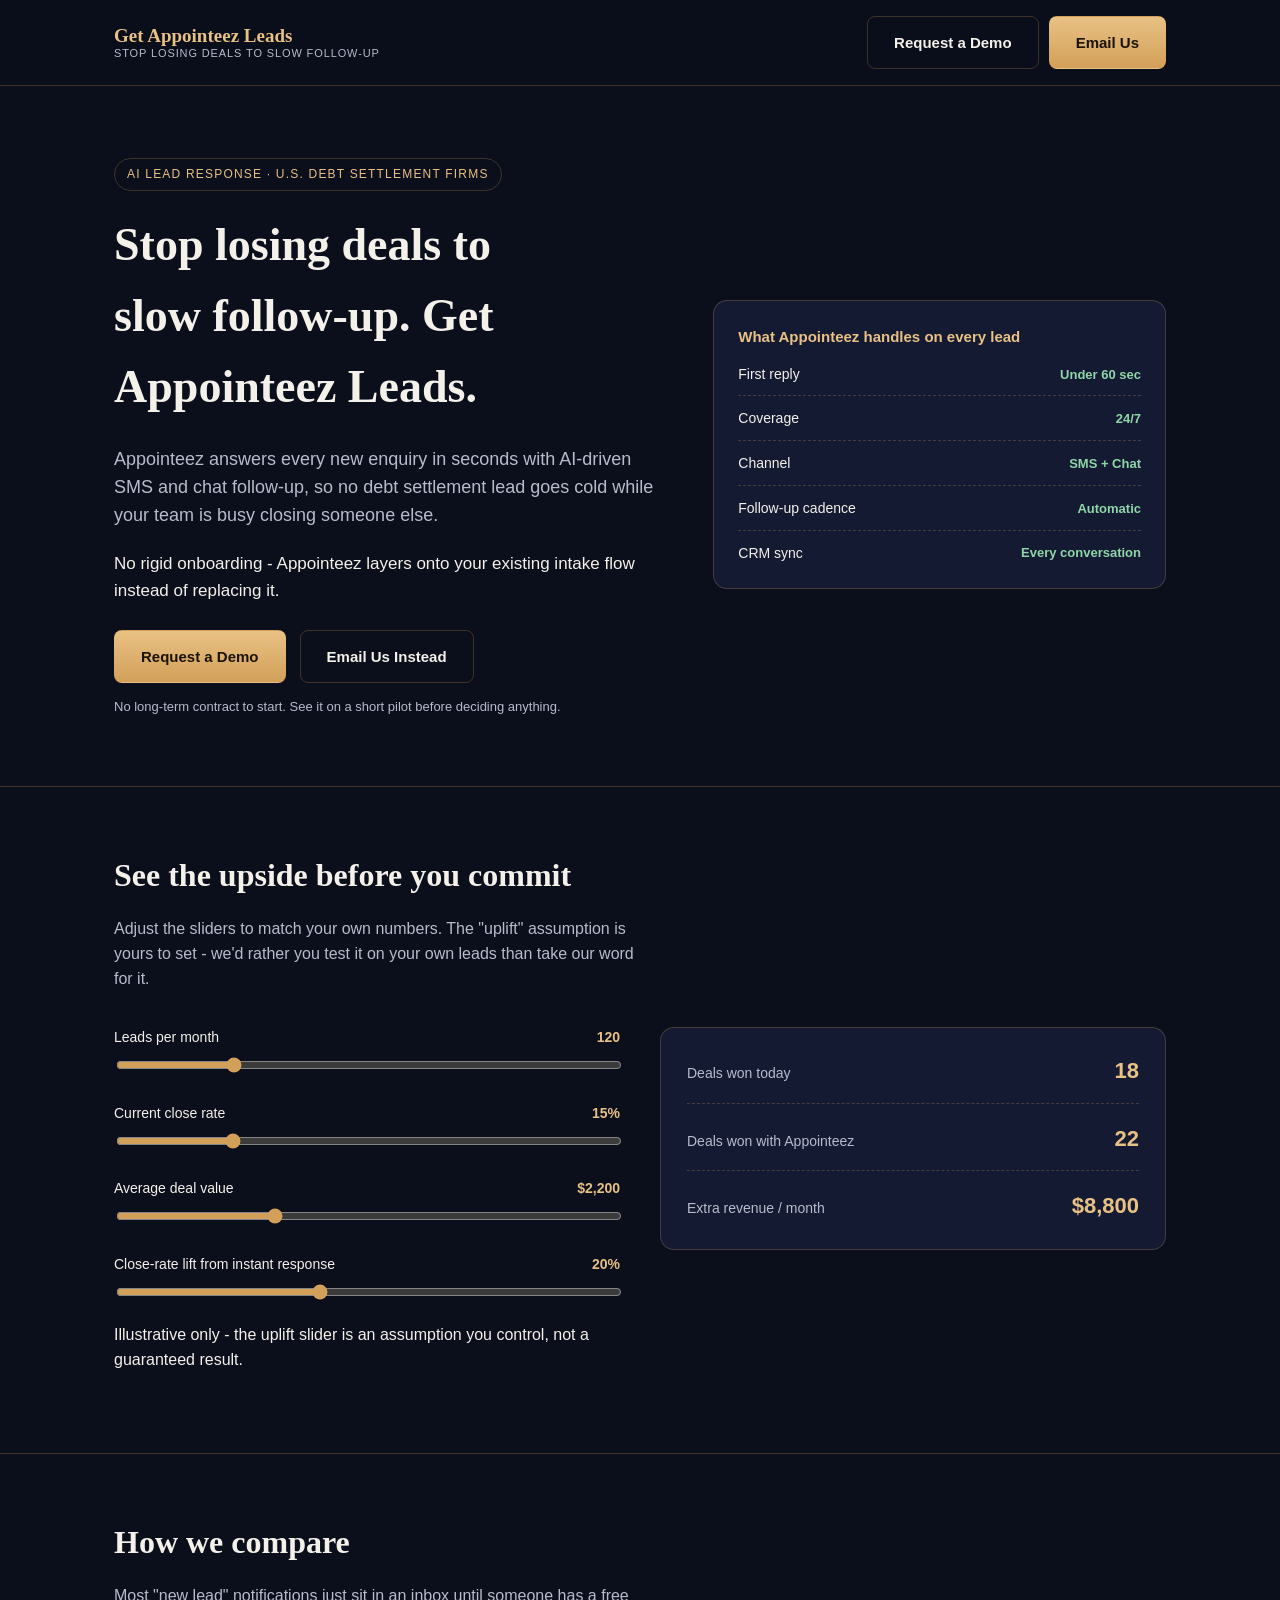
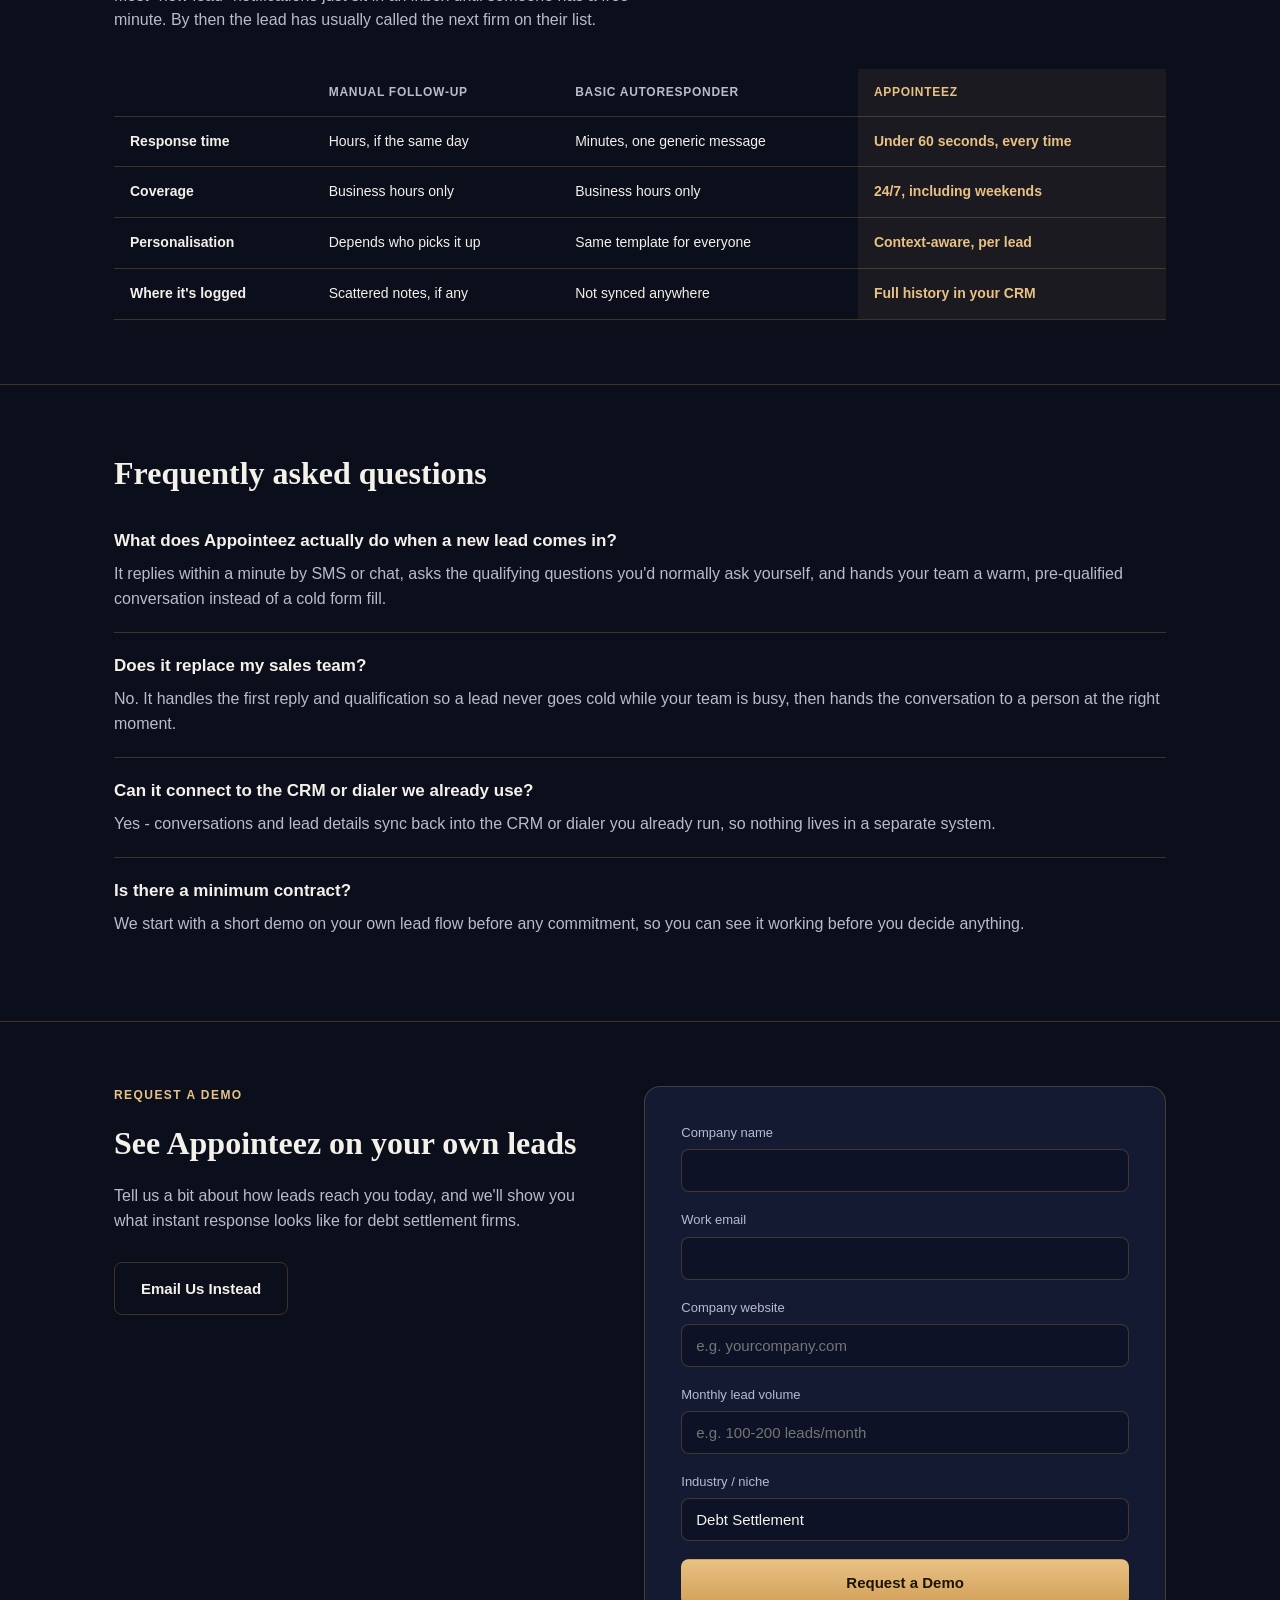
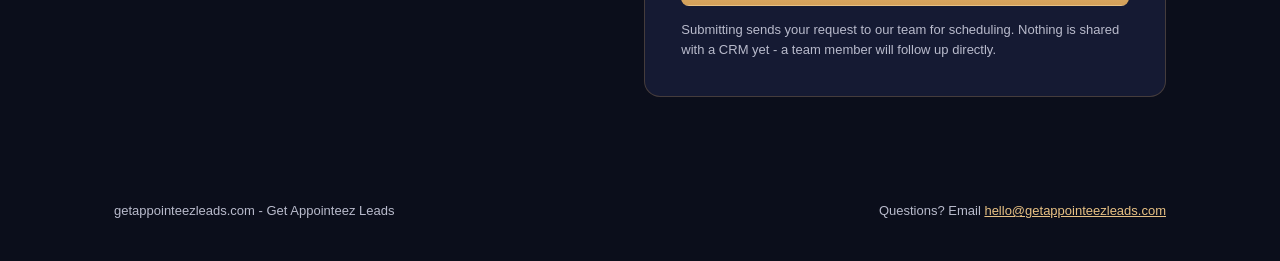
==== index.html @ 1aad3c38 "Create index.html" ====
<!doctype html>
<html lang="en-US">
<head>
<meta charset="utf-8">
<meta name="viewport" content="width=device-width, initial-scale=1">
<title>Get Appointeez Leads - AI Lead Response for U.S. Debt Settlement Firms</title>
<meta name="description" content="Appointeez answers new debt settlement enquiries in seconds with AI-driven SMS and chat follow-up, so no lead goes cold.">
<style>
  :root{
    --navy:#0B0E1B;
    --navy-2:#121633;
    --panel:#151A33;
    --gold:#D3A059;
    --gold-2:#E8C184;
    --ink:#F4F1EA;
    --ink-dim:#B9BBCC;
    --line:rgba(211,160,89,0.25);
    --good:#8FD6A8;
  }
  *{box-sizing:border-box}
  html{scroll-behavior:smooth}
  body{
    margin:0;
    background:var(--navy);
    color:var(--ink);
    font-family:-apple-system,BlinkMacSystemFont,"Segoe UI",Helvetica,Arial,sans-serif;
    line-height:1.55;
  }
  h1,h2,h3{
    font-family:Georgia,"Times New Roman",serif;
    font-weight:700;
    text-wrap:balance;
    margin:0 0 .5em;
    color:var(--ink);
  }
  a{color:var(--gold-2)}
  :focus-visible{outline:2px solid var(--gold-2);outline-offset:3px}
  .wrap{max-width:1100px;margin:0 auto;padding:0 24px}
  .btn{
    display:inline-flex;align-items:center;justify-content:center;gap:.5em;
    padding:14px 26px;border-radius:8px;font-weight:700;font-size:15px;
    text-decoration:none;border:1px solid transparent;cursor:pointer;
    font-family:inherit;transition:transform .15s ease, opacity .15s ease;
  }
  .btn:hover{transform:translateY(-1px)}
  .btn-gold{background:linear-gradient(180deg,var(--gold-2),var(--gold));color:#1b1304}
  .btn-outline{background:transparent;color:var(--ink);border-color:var(--line)}

  header{
    position:sticky;top:0;z-index:20;
    background:rgba(11,14,27,0.9);backdrop-filter:blur(8px);
    border-bottom:1px solid var(--line);
  }
  header .wrap{display:flex;align-items:center;justify-content:space-between;padding:16px 24px}
  .brand{display:flex;flex-direction:column;line-height:1.1}
  .brand .name{font-family:Georgia,serif;font-weight:700;font-size:19px;color:var(--gold-2)}
  .brand .tag{font-size:11px;letter-spacing:.08em;text-transform:uppercase;color:var(--ink-dim)}
  .nav-actions{display:flex;gap:10px}

  .hero{padding:72px 0 56px;border-bottom:1px solid var(--line)}
  .hero-grid{display:grid;grid-template-columns:1.2fr 1fr;gap:56px;align-items:center}
  .eyebrow{
    display:inline-block;font-size:12px;letter-spacing:.1em;text-transform:uppercase;
    color:var(--gold-2);border:1px solid var(--line);padding:6px 12px;border-radius:999px;margin-bottom:18px;
  }
  .hero h1{font-size:clamp(30px,4.2vw,46px);max-width:17ch}
  .hero p.lede{font-size:18px;color:var(--ink-dim);max-width:60ch;margin:0 0 22px}
  .hero .price-line{font-size:17px;color:var(--ink);margin:0 0 26px}
  .hero .price-line b{color:var(--gold-2);font-variant-numeric:tabular-nums}
  .hero .cta-row{display:flex;gap:14px;flex-wrap:wrap;margin-bottom:14px}
  .lock-note{font-size:13px;color:var(--ink-dim)}

  .snapshot{
    background:var(--panel);border:1px solid var(--line);border-radius:14px;
    padding:24px;width:100%;max-width:460px;justify-self:end;
  }
  .snapshot h3{font-size:15px;margin-bottom:16px;color:var(--gold-2);font-family:inherit}
  .snapshot ul{list-style:none;margin:0;padding:0;display:grid;gap:12px}
  .snapshot li{display:flex;justify-content:space-between;align-items:center;font-size:14px;border-bottom:1px dashed var(--line);padding-bottom:10px}
  .snapshot li:last-child{border-bottom:none;padding-bottom:0}
  .snapshot .ok{color:var(--good);font-weight:700;font-size:13px}

  section{padding:64px 0;border-bottom:1px solid var(--line)}
  section h2{font-size:clamp(24px,3vw,32px);margin-bottom:10px}
  section .section-lede{color:var(--ink-dim);max-width:60ch;margin-bottom:36px}

  .calc{display:grid;grid-template-columns:1fr 1fr;gap:40px;align-items:start}
  .calc .controls{display:grid;gap:22px}
  .calc label{display:block;font-size:13px;color:var(--ink-dim);margin-bottom:8px}
  .calc .valline{display:flex;justify-content:space-between;font-size:14px;margin-bottom:6px}
  .calc .valline b{color:var(--gold-2);font-variant-numeric:tabular-nums}
  .calc input[type=range]{width:100%;accent-color:var(--gold)}
  .calc .outputs{background:var(--panel);border:1px solid var(--line);border-radius:14px;padding:26px;display:grid;gap:18px}
  .calc .out-row{display:flex;justify-content:space-between;align-items:baseline;border-bottom:1px dashed var(--line);padding-bottom:14px}
  .calc .out-row:last-child{border-bottom:none;padding-bottom:0}
  .calc .out-row .label{color:var(--ink-dim);font-size:14px}
  .calc .out-row .value{font-size:22px;font-weight:700;color:var(--gold-2);font-variant-numeric:tabular-nums}
  .calc .fine-print{font-size:12px;color:var(--ink-dim);margin-top:4px}

  table.compare{width:100%;border-collapse:collapse;min-width:520px}
  .table-scroll{overflow-x:auto}
  table.compare th,table.compare td{padding:14px 16px;border-bottom:1px solid var(--line);text-align:left;font-size:14px}
  table.compare thead th{color:var(--ink-dim);font-size:12px;text-transform:uppercase;letter-spacing:.06em;font-weight:600}
  table.compare td.highlight,table.compare th.highlight{background:rgba(211,160,89,0.08);color:var(--gold-2);font-weight:700}

  .faq-item{border-bottom:1px solid var(--line);padding:20px 0}
  .faq-item:first-child{padding-top:0}
  .faq-item:last-child{border-bottom:none}
  .faq-item h3{font-size:17px;margin-bottom:8px;font-family:inherit}
  .faq-item p{color:var(--ink-dim);margin:0}

  .pilot-grid{display:grid;grid-template-columns:1fr 1.1fr;gap:56px;align-items:start}
  .pilot-intro .kicker{display:block;font-size:12px;letter-spacing:.12em;text-transform:uppercase;color:var(--gold-2);font-weight:700;margin-bottom:14px}
  .pilot-intro h2{font-size:clamp(24px,3vw,32px)}
  .pilot-intro .section-lede{margin-bottom:28px}

  .pilot-form{background:var(--panel);border:1px solid var(--line);border-radius:16px;padding:36px}
  .pilot-form .field{margin-bottom:18px}
  .pilot-form label{display:block;font-size:13px;color:var(--ink-dim);margin-bottom:6px}
  .pilot-form input,.pilot-form select{
    width:100%;padding:12px 14px;border-radius:8px;border:1px solid var(--line);
    background:#0E1226;color:var(--ink);font-size:15px;font-family:inherit;
  }
  .pilot-form input:focus,.pilot-form select:focus{outline:2px solid var(--gold-2);outline-offset:2px}
  .pilot-form .form-note{font-size:13px;color:var(--ink-dim);margin:14px 0 0}

  footer{padding:40px 0}
  footer .wrap{display:flex;justify-content:space-between;flex-wrap:wrap;gap:16px;color:var(--ink-dim);font-size:13px}

  @media(max-width:960px){
    .hero-grid{grid-template-columns:1fr}
    .snapshot{justify-self:stretch;max-width:460px;margin-top:40px}
    .pilot-grid{grid-template-columns:1fr;gap:32px}
  }
  @media(max-width:820px){
    .calc{grid-template-columns:1fr}
    table.compare{min-width:0}
    .table-scroll{overflow-x:visible}
    table.compare thead{display:none}
    table.compare, table.compare tbody, table.compare tr, table.compare th, table.compare td{display:block;width:100%}
    table.compare tr{border:1px solid var(--line);border-radius:10px;margin-bottom:12px;padding:6px 0;background:var(--panel)}
    table.compare th[scope="row"]{border-bottom:1px solid var(--line);font-size:13px;color:var(--gold-2);text-transform:uppercase;letter-spacing:.05em;padding:10px 16px}
    table.compare td{display:flex;justify-content:space-between;gap:12px;border-bottom:1px dashed var(--line);padding:10px 16px}
    table.compare td:last-child{border-bottom:none}
    table.compare td::before{content:attr(data-label);color:var(--ink-dim);font-size:12px;text-transform:uppercase;letter-spacing:.05em}
    table.compare td.highlight{border-radius:0 0 8px 8px}
  }
  @media(max-width:600px){
    header .wrap{flex-wrap:wrap;gap:10px;padding:14px 16px}
    .nav-actions{width:100%;gap:8px}
    .nav-actions .btn{flex:1;padding:10px 14px;font-size:13px}
  }
  @media(max-width:480px){
    .wrap{padding:0 16px}
    .hero{padding:40px 0 36px}
    .hero h1{font-size:clamp(26px,7vw,32px)}
    .hero .cta-row{flex-direction:column}
    .hero .cta-row .btn{width:100%}
    .snapshot{padding:20px}
    .pilot-form{padding:22px}
    footer .wrap{flex-direction:column}
  }
</style>
</head>
<body>

<header>
  <div class="wrap">
    <div class="brand">
      <span class="name">Get Appointeez Leads</span>
      <span class="tag">Stop losing deals to slow follow-up</span>
    </div>
    <div class="nav-actions">
      <a href="#demo" class="btn btn-outline">Request a Demo</a>
      <a href="mailto:hello@getappointeezleads.com" class="btn btn-gold">Email Us</a>
    </div>
  </div>
</header>

<section class="hero">
  <div class="wrap">
    <div class="hero-grid">
      <div class="hero-main">
        <span class="eyebrow">AI Lead Response &middot; U.S. Debt Settlement Firms</span>
        <h1>Stop losing deals to slow follow-up. Get Appointeez Leads.</h1>
        <p class="lede">Appointeez answers every new enquiry in seconds with AI-driven SMS and chat follow-up, so no debt settlement lead goes cold while your team is busy closing someone else.</p>
        <p class="price-line">No rigid onboarding - Appointeez layers onto your existing intake flow instead of replacing it.</p>
        <div class="cta-row">
          <a href="#demo" class="btn btn-gold">Request a Demo</a>
          <a href="mailto:hello@getappointeezleads.com" class="btn btn-outline">Email Us Instead</a>
        </div>
        <p class="lock-note">No long-term contract to start. See it on a short pilot before deciding anything.</p>
      </div>

      <div class="snapshot">
        <h3>What Appointeez handles on every lead</h3>
        <ul>
          <li>First reply <span class="ok">Under 60 sec</span></li>
          <li>Coverage <span class="ok">24/7</span></li>
          <li>Channel <span class="ok">SMS + Chat</span></li>
          <li>Follow-up cadence <span class="ok">Automatic</span></li>
          <li>CRM sync <span class="ok">Every conversation</span></li>
        </ul>
      </div>
    </div>
  </div>
</section>

<section>
  <div class="wrap">
    <h2>See the upside before you commit</h2>
    <p class="section-lede">Adjust the sliders to match your own numbers. The "uplift" assumption is yours to set - we'd rather you test it on your own leads than take our word for it.</p>
    <div class="calc">
      <div class="controls">
        <div>
          <div class="valline"><span>Leads per month</span><b id="leadsOut">120</b></div>
          <input type="range" id="leads" min="10" max="500" step="10" value="120">
        </div>
        <div>
          <div class="valline"><span>Current close rate</span><b id="rateOut">15%</b></div>
          <input type="range" id="rate" min="5" max="50" step="1" value="15">
        </div>
        <div>
          <div class="valline"><span>Average deal value</span><b id="dealValueOut">$2,200</b></div>
          <input type="range" id="dealValue" min="500" max="6000" step="100" value="2200">
        </div>
        <div>
          <div class="valline"><span>Close-rate lift from instant response</span><b id="upliftOut">20%</b></div>
          <input type="range" id="uplift" min="0" max="50" step="5" value="20">
        </div>
      </div>
      <div class="outputs">
        <div class="out-row"><span class="label">Deals won today</span><span class="value" id="dealsNowOut">18</span></div>
        <div class="out-row"><span class="label">Deals won with Appointeez</span><span class="value" id="dealsNewOut">22</span></div>
        <div class="out-row"><span class="label">Extra revenue / month</span><span class="value" id="extraRevOut">$2,200</span></div>
      </div>
    </div>
    <p class="calc fine-print">Illustrative only - the uplift slider is an assumption you control, not a guaranteed result.</p>
  </div>
</section>

<section>
  <div class="wrap">
    <h2>How we compare</h2>
    <p class="section-lede">Most "new lead" notifications just sit in an inbox until someone has a free minute. By then the lead has usually called the next firm on their list.</p>
    <div class="table-scroll">
      <table class="compare">
        <thead>
          <tr>
            <th scope="col">&nbsp;</th>
            <th scope="col">Manual follow-up</th>
            <th scope="col">Basic autoresponder</th>
            <th scope="col" class="highlight">Appointeez</th>
          </tr>
        </thead>
        <tbody>
          <tr>
            <th scope="row" data-label="">Response time</th>
            <td data-label="Manual follow-up">Hours, if the same day</td>
            <td data-label="Basic autoresponder">Minutes, one generic message</td>
            <td data-label="Appointeez" class="highlight">Under 60 seconds, every time</td>
          </tr>
          <tr>
            <th scope="row" data-label="">Coverage</th>
            <td data-label="Manual follow-up">Business hours only</td>
            <td data-label="Basic autoresponder">Business hours only</td>
            <td data-label="Appointeez" class="highlight">24/7, including weekends</td>
          </tr>
          <tr>
            <th scope="row" data-label="">Personalisation</th>
            <td data-label="Manual follow-up">Depends who picks it up</td>
            <td data-label="Basic autoresponder">Same template for everyone</td>
            <td data-label="Appointeez" class="highlight">Context-aware, per lead</td>
          </tr>
          <tr>
            <th scope="row" data-label="">Where it's logged</th>
            <td data-label="Manual follow-up">Scattered notes, if any</td>
            <td data-label="Basic autoresponder">Not synced anywhere</td>
            <td data-label="Appointeez" class="highlight">Full history in your CRM</td>
          </tr>
        </tbody>
      </table>
    </div>
  </div>
</section>

<section>
  <div class="wrap">
    <h2>Frequently asked questions</h2>
    <div class="faq-item">
      <h3>What does Appointeez actually do when a new lead comes in?</h3>
      <p>It replies within a minute by SMS or chat, asks the qualifying questions you'd normally ask yourself, and hands your team a warm, pre-qualified conversation instead of a cold form fill.</p>
    </div>
    <div class="faq-item">
      <h3>Does it replace my sales team?</h3>
      <p>No. It handles the first reply and qualification so a lead never goes cold while your team is busy, then hands the conversation to a person at the right moment.</p>
    </div>
    <div class="faq-item">
      <h3>Can it connect to the CRM or dialer we already use?</h3>
      <p>Yes - conversations and lead details sync back into the CRM or dialer you already run, so nothing lives in a separate system.</p>
    </div>
    <div class="faq-item">
      <h3>Is there a minimum contract?</h3>
      <p>We start with a short demo on your own lead flow before any commitment, so you can see it working before you decide anything.</p>
    </div>
  </div>
</section>

<section id="demo" style="border-bottom:none">
  <div class="wrap">
    <div class="pilot-grid">
      <div class="pilot-intro">
        <span class="kicker">Request a Demo</span>
        <h2>See Appointeez on your own leads</h2>
        <p class="section-lede">Tell us a bit about how leads reach you today, and we'll show you what instant response looks like for debt settlement firms.</p>
        <a href="mailto:hello@getappointeezleads.com" class="btn btn-outline">Email Us Instead</a>
      </div>

      <form class="pilot-form" id="demoForm">
        <div class="field">
          <label for="company">Company name</label>
          <input id="company" type="text" required>
        </div>
        <div class="field">
          <label for="email">Work email</label>
          <input id="email" type="email" required>
        </div>
        <div class="field">
          <label for="website">Company website</label>
          <input id="website" type="text" placeholder="e.g. yourcompany.com">
        </div>
        <div class="field">
          <label for="leadVolume">Monthly lead volume</label>
          <input id="leadVolume" type="text" placeholder="e.g. 100-200 leads/month">
        </div>
        <div class="field">
          <label for="niche">Industry / niche</label>
          <input id="niche" type="text" value="Debt Settlement">
        </div>
        <button type="submit" class="btn btn-gold" style="width:100%">Request a Demo</button>
        <p class="form-note">Submitting sends your request to our team for scheduling. Nothing is shared with a CRM yet - a team member will follow up directly.</p>
      </form>
    </div>
  </div>
</section>

<footer>
  <div class="wrap">
    <div>getappointeezleads.com - Get Appointeez Leads</div>
    <div>Questions? Email <a href="mailto:hello@getappointeezleads.com">hello@getappointeezleads.com</a></div>
  </div>
</footer>

<script>
  const DEAL_DEFAULT = 2200;
  const fmt = n => '$' + Math.round(n).toLocaleString('en-US');

  const leadsEl = document.getElementById('leads');
  const rateEl = document.getElementById('rate');
  const dealValueEl = document.getElementById('dealValue');
  const upliftEl = document.getElementById('uplift');

  const leadsOut = document.getElementById('leadsOut');
  const rateOut = document.getElementById('rateOut');
  const dealValueOut = document.getElementById('dealValueOut');
  const upliftOut = document.getElementById('upliftOut');
  const dealsNowOut = document.getElementById('dealsNowOut');
  const dealsNewOut = document.getElementById('dealsNewOut');
  const extraRevOut = document.getElementById('extraRevOut');

  function recalc(){
    const leads = parseInt(leadsEl.value, 10);
    const rate = parseInt(rateEl.value, 10);
    const dealValue = parseInt(dealValueEl.value, 10);
    const uplift = parseInt(upliftEl.value, 10);

    leadsOut.textContent = leads;
    rateOut.textContent = rate + '%';
    dealValueOut.textContent = fmt(dealValue);
    upliftOut.textContent = uplift + '%';

    const dealsNow = Math.round(leads * (rate / 100));
    const newRate = rate * (1 + uplift / 100);
    const dealsNew = Math.round(leads * (newRate / 100));
    const extraRev = (dealsNew - dealsNow) * dealValue;

    dealsNowOut.textContent = dealsNow;
    dealsNewOut.textContent = dealsNew;
    extraRevOut.textContent = fmt(extraRev);
  }

  [leadsEl, rateEl, dealValueEl, upliftEl].forEach(el => el.addEventListener('input', recalc));
  recalc();
</script>

<script>
  (function(){
    // TODO: once a GHL/ACA pipeline + inbound webhook exists for Get Appointeez Leads demo requests,
    // set WEBHOOK_URL below and switch this back to a fetch() call, same pattern as the
    // debt bridge pilot form. Left disconnected for now per instruction - form just
    // confirms locally and does not send data anywhere yet.
    const WEBHOOK_URL = null;
    const form = document.getElementById('demoForm');
    if (!form) return;

    form.addEventListener('submit', function(e){
      e.preventDefault();

      const submitBtn = form.querySelector('button[type="submit"]');
      const originalBtnText = submitBtn ? submitBtn.textContent : '';
      if (submitBtn) {
        submitBtn.disabled = true;
        submitBtn.textContent = 'Submitting...';
      }

      const params = new URLSearchParams({
        company: document.getElementById('company').value.trim(),
        email: document.getElementById('email').value.trim(),
        website: document.getElementById('website').value.trim(),
        leadVolume: document.getElementById('leadVolume').value.trim(),
        niche: document.getElementById('niche').value.trim(),
        source: 'Demo Form - getappointeezleads.com'
      });

      function finish(){
        if (submitBtn) {
          submitBtn.disabled = false;
          submitBtn.textContent = originalBtnText;
        }
        alert('Thanks - we will be in touch within one business day.');
        form.reset();
      }

      if (WEBHOOK_URL) {
        fetch(WEBHOOK_URL + '?' + params.toString(), { method: 'GET', mode: 'no-cors' })
          .then(finish)
          .catch(finish);
      } else {
        finish();
      }
    });
  })();
</script>

</body>
</html>
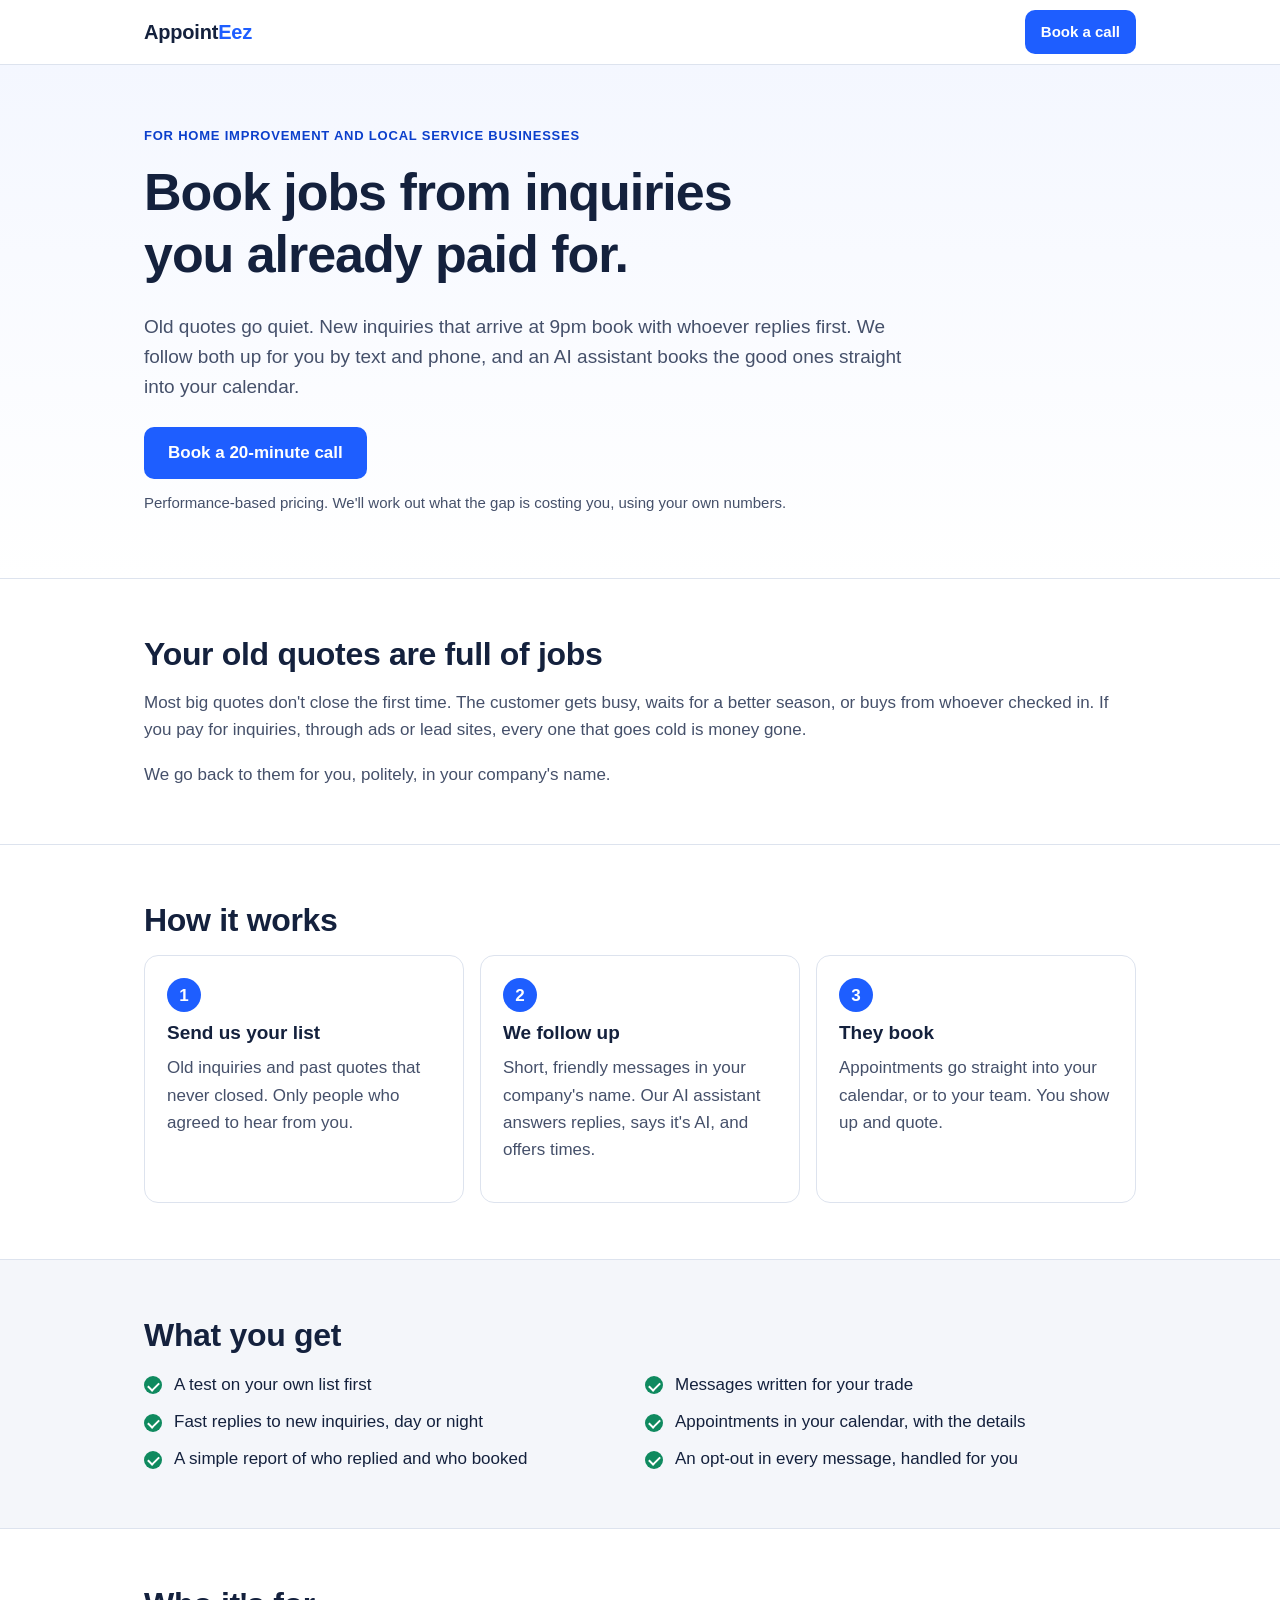
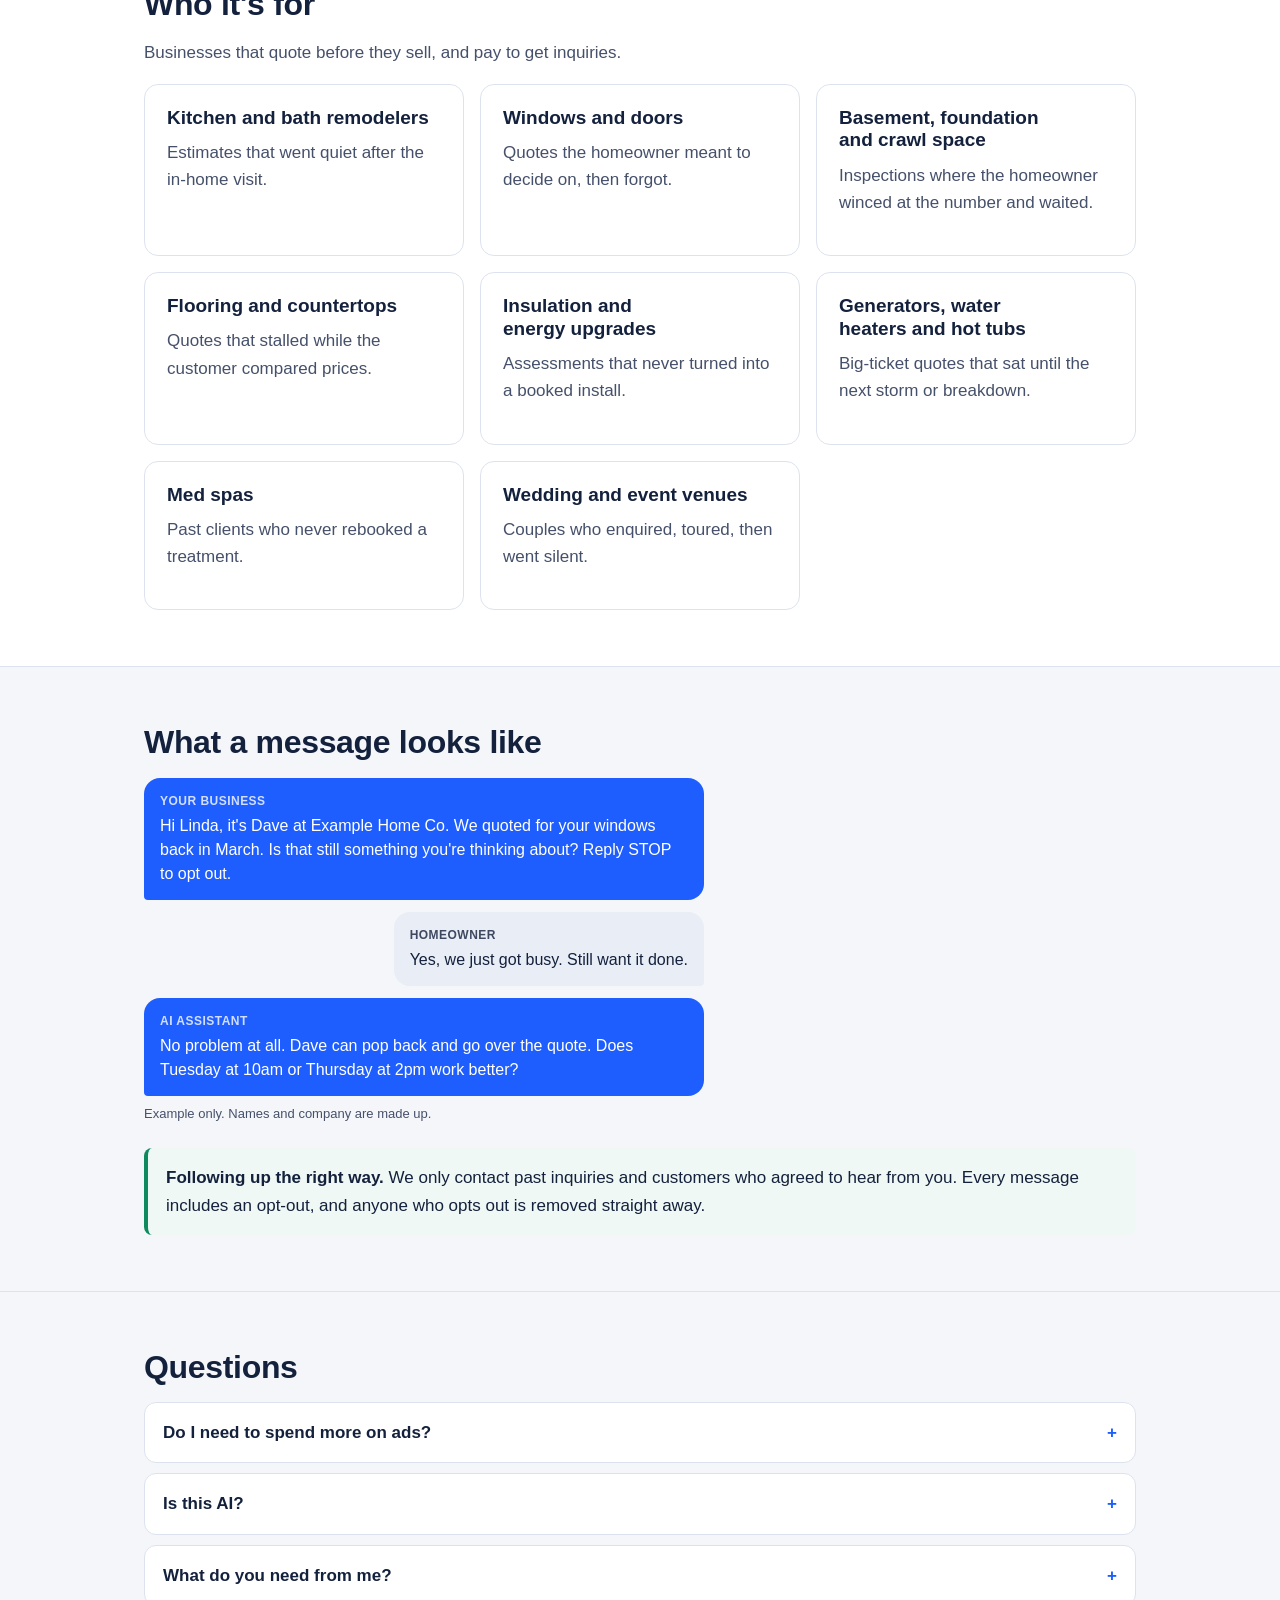
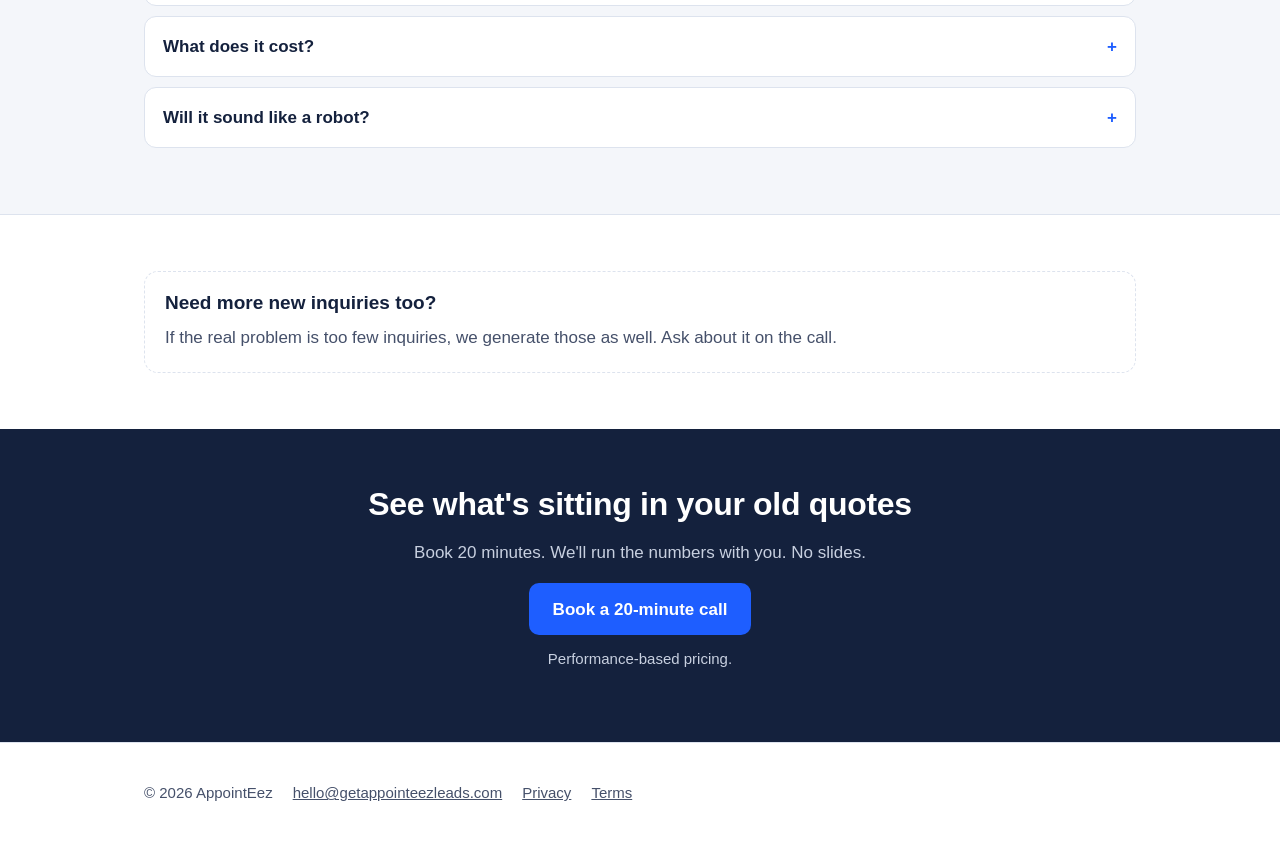
==== commit 798f64d5: "General DBR landing page" ====
--- a/index.html
+++ b/index.html
@@ -3,444 +3,56 @@
 <head>
 <meta charset="utf-8">
 <meta name="viewport" content="width=device-width, initial-scale=1">
-<title>Get Appointeez Leads - AI Lead Response for U.S. Debt Settlement Firms</title>
-<meta name="description" content="Appointeez answers new debt settlement enquiries in seconds with AI-driven SMS and chat follow-up, so no lead goes cold.">
-<style>
-  :root{
-    --navy:#0B0E1B;
-    --navy-2:#121633;
-    --panel:#151A33;
-    --gold:#D3A059;
-    --gold-2:#E8C184;
-    --ink:#F4F1EA;
-    --ink-dim:#B9BBCC;
-    --line:rgba(211,160,89,0.25);
-    --good:#8FD6A8;
-  }
-  *{box-sizing:border-box}
-  html{scroll-behavior:smooth}
-  body{
-    margin:0;
-    background:var(--navy);
-    color:var(--ink);
-    font-family:-apple-system,BlinkMacSystemFont,"Segoe UI",Helvetica,Arial,sans-serif;
-    line-height:1.55;
-  }
-  h1,h2,h3{
-    font-family:Georgia,"Times New Roman",serif;
-    font-weight:700;
-    text-wrap:balance;
-    margin:0 0 .5em;
-    color:var(--ink);
-  }
-  a{color:var(--gold-2)}
-  :focus-visible{outline:2px solid var(--gold-2);outline-offset:3px}
-  .wrap{max-width:1100px;margin:0 auto;padding:0 24px}
-  .btn{
-    display:inline-flex;align-items:center;justify-content:center;gap:.5em;
-    padding:14px 26px;border-radius:8px;font-weight:700;font-size:15px;
-    text-decoration:none;border:1px solid transparent;cursor:pointer;
-    font-family:inherit;transition:transform .15s ease, opacity .15s ease;
-  }
-  .btn:hover{transform:translateY(-1px)}
-  .btn-gold{background:linear-gradient(180deg,var(--gold-2),var(--gold));color:#1b1304}
-  .btn-outline{background:transparent;color:var(--ink);border-color:var(--line)}
-
-  header{
-    position:sticky;top:0;z-index:20;
-    background:rgba(11,14,27,0.9);backdrop-filter:blur(8px);
-    border-bottom:1px solid var(--line);
-  }
-  header .wrap{display:flex;align-items:center;justify-content:space-between;padding:16px 24px}
-  .brand{display:flex;flex-direction:column;line-height:1.1}
-  .brand .name{font-family:Georgia,serif;font-weight:700;font-size:19px;color:var(--gold-2)}
-  .brand .tag{font-size:11px;letter-spacing:.08em;text-transform:uppercase;color:var(--ink-dim)}
-  .nav-actions{display:flex;gap:10px}
-
-  .hero{padding:72px 0 56px;border-bottom:1px solid var(--line)}
-  .hero-grid{display:grid;grid-template-columns:1.2fr 1fr;gap:56px;align-items:center}
-  .eyebrow{
-    display:inline-block;font-size:12px;letter-spacing:.1em;text-transform:uppercase;
-    color:var(--gold-2);border:1px solid var(--line);padding:6px 12px;border-radius:999px;margin-bottom:18px;
-  }
-  .hero h1{font-size:clamp(30px,4.2vw,46px);max-width:17ch}
-  .hero p.lede{font-size:18px;color:var(--ink-dim);max-width:60ch;margin:0 0 22px}
-  .hero .price-line{font-size:17px;color:var(--ink);margin:0 0 26px}
-  .hero .price-line b{color:var(--gold-2);font-variant-numeric:tabular-nums}
-  .hero .cta-row{display:flex;gap:14px;flex-wrap:wrap;margin-bottom:14px}
-  .lock-note{font-size:13px;color:var(--ink-dim)}
-
-  .snapshot{
-    background:var(--panel);border:1px solid var(--line);border-radius:14px;
-    padding:24px;width:100%;max-width:460px;justify-self:end;
-  }
-  .snapshot h3{font-size:15px;margin-bottom:16px;color:var(--gold-2);font-family:inherit}
-  .snapshot ul{list-style:none;margin:0;padding:0;display:grid;gap:12px}
-  .snapshot li{display:flex;justify-content:space-between;align-items:center;font-size:14px;border-bottom:1px dashed var(--line);padding-bottom:10px}
-  .snapshot li:last-child{border-bottom:none;padding-bottom:0}
-  .snapshot .ok{color:var(--good);font-weight:700;font-size:13px}
-
-  section{padding:64px 0;border-bottom:1px solid var(--line)}
-  section h2{font-size:clamp(24px,3vw,32px);margin-bottom:10px}
-  section .section-lede{color:var(--ink-dim);max-width:60ch;margin-bottom:36px}
-
-  .calc{display:grid;grid-template-columns:1fr 1fr;gap:40px;align-items:start}
-  .calc .controls{display:grid;gap:22px}
-  .calc label{display:block;font-size:13px;color:var(--ink-dim);margin-bottom:8px}
-  .calc .valline{display:flex;justify-content:space-between;font-size:14px;margin-bottom:6px}
-  .calc .valline b{color:var(--gold-2);font-variant-numeric:tabular-nums}
-  .calc input[type=range]{width:100%;accent-color:var(--gold)}
-  .calc .outputs{background:var(--panel);border:1px solid var(--line);border-radius:14px;padding:26px;display:grid;gap:18px}
-  .calc .out-row{display:flex;justify-content:space-between;align-items:baseline;border-bottom:1px dashed var(--line);padding-bottom:14px}
-  .calc .out-row:last-child{border-bottom:none;padding-bottom:0}
-  .calc .out-row .label{color:var(--ink-dim);font-size:14px}
-  .calc .out-row .value{font-size:22px;font-weight:700;color:var(--gold-2);font-variant-numeric:tabular-nums}
-  .calc .fine-print{font-size:12px;color:var(--ink-dim);margin-top:4px}
-
-  table.compare{width:100%;border-collapse:collapse;min-width:520px}
-  .table-scroll{overflow-x:auto}
-  table.compare th,table.compare td{padding:14px 16px;border-bottom:1px solid var(--line);text-align:left;font-size:14px}
-  table.compare thead th{color:var(--ink-dim);font-size:12px;text-transform:uppercase;letter-spacing:.06em;font-weight:600}
-  table.compare td.highlight,table.compare th.highlight{background:rgba(211,160,89,0.08);color:var(--gold-2);font-weight:700}
-
-  .faq-item{border-bottom:1px solid var(--line);padding:20px 0}
-  .faq-item:first-child{padding-top:0}
-  .faq-item:last-child{border-bottom:none}
-  .faq-item h3{font-size:17px;margin-bottom:8px;font-family:inherit}
-  .faq-item p{color:var(--ink-dim);margin:0}
-
-  .pilot-grid{display:grid;grid-template-columns:1fr 1.1fr;gap:56px;align-items:start}
-  .pilot-intro .kicker{display:block;font-size:12px;letter-spacing:.12em;text-transform:uppercase;color:var(--gold-2);font-weight:700;margin-bottom:14px}
-  .pilot-intro h2{font-size:clamp(24px,3vw,32px)}
-  .pilot-intro .section-lede{margin-bottom:28px}
-
-  .pilot-form{background:var(--panel);border:1px solid var(--line);border-radius:16px;padding:36px}
-  .pilot-form .field{margin-bottom:18px}
-  .pilot-form label{display:block;font-size:13px;color:var(--ink-dim);margin-bottom:6px}
-  .pilot-form input,.pilot-form select{
-    width:100%;padding:12px 14px;border-radius:8px;border:1px solid var(--line);
-    background:#0E1226;color:var(--ink);font-size:15px;font-family:inherit;
-  }
-  .pilot-form input:focus,.pilot-form select:focus{outline:2px solid var(--gold-2);outline-offset:2px}
-  .pilot-form .form-note{font-size:13px;color:var(--ink-dim);margin:14px 0 0}
-
-  footer{padding:40px 0}
-  footer .wrap{display:flex;justify-content:space-between;flex-wrap:wrap;gap:16px;color:var(--ink-dim);font-size:13px}
-
-  @media(max-width:960px){
-    .hero-grid{grid-template-columns:1fr}
-    .snapshot{justify-self:stretch;max-width:460px;margin-top:40px}
-    .pilot-grid{grid-template-columns:1fr;gap:32px}
-  }
-  @media(max-width:820px){
-    .calc{grid-template-columns:1fr}
-    table.compare{min-width:0}
-    .table-scroll{overflow-x:visible}
-    table.compare thead{display:none}
-    table.compare, table.compare tbody, table.compare tr, table.compare th, table.compare td{display:block;width:100%}
-    table.compare tr{border:1px solid var(--line);border-radius:10px;margin-bottom:12px;padding:6px 0;background:var(--panel)}
-    table.compare th[scope="row"]{border-bottom:1px solid var(--line);font-size:13px;color:var(--gold-2);text-transform:uppercase;letter-spacing:.05em;padding:10px 16px}
-    table.compare td{display:flex;justify-content:space-between;gap:12px;border-bottom:1px dashed var(--line);padding:10px 16px}
-    table.compare td:last-child{border-bottom:none}
-    table.compare td::before{content:attr(data-label);color:var(--ink-dim);font-size:12px;text-transform:uppercase;letter-spacing:.05em}
-    table.compare td.highlight{border-radius:0 0 8px 8px}
-  }
-  @media(max-width:600px){
-    header .wrap{flex-wrap:wrap;gap:10px;padding:14px 16px}
-    .nav-actions{width:100%;gap:8px}
-    .nav-actions .btn{flex:1;padding:10px 14px;font-size:13px}
-  }
-  @media(max-width:480px){
-    .wrap{padding:0 16px}
-    .hero{padding:40px 0 36px}
-    .hero h1{font-size:clamp(26px,7vw,32px)}
-    .hero .cta-row{flex-direction:column}
-    .hero .cta-row .btn{width:100%}
-    .snapshot{padding:20px}
-    .pilot-form{padding:22px}
-    footer .wrap{flex-direction:column}
-  }
-</style>
+<title>AppointEez | Book jobs from inquiries you already paid for</title>
+<meta name="description" content="We follow up your old quotes and missed inquiries by text and phone, and an AI assistant books the good ones into your calendar. Performance-based.">
+<link rel="stylesheet" href="/styles.css">
 </head>
 <body>
-
-<header>
-  <div class="wrap">
-    <div class="brand">
-      <span class="name">Get Appointeez Leads</span>
-      <span class="tag">Stop losing deals to slow follow-up</span>
-    </div>
-    <div class="nav-actions">
-      <a href="#demo" class="btn btn-outline">Request a Demo</a>
-      <a href="mailto:hello@getappointeezleads.com" class="btn btn-gold">Email Us</a>
-    </div>
-  </div>
-</header>
-
-<section class="hero">
-  <div class="wrap">
-    <div class="hero-grid">
-      <div class="hero-main">
-        <span class="eyebrow">AI Lead Response &middot; U.S. Debt Settlement Firms</span>
-        <h1>Stop losing deals to slow follow-up. Get Appointeez Leads.</h1>
-        <p class="lede">Appointeez answers every new enquiry in seconds with AI-driven SMS and chat follow-up, so no debt settlement lead goes cold while your team is busy closing someone else.</p>
-        <p class="price-line">No rigid onboarding - Appointeez layers onto your existing intake flow instead of replacing it.</p>
-        <div class="cta-row">
-          <a href="#demo" class="btn btn-gold">Request a Demo</a>
-          <a href="mailto:hello@getappointeezleads.com" class="btn btn-outline">Email Us Instead</a>
-        </div>
-        <p class="lock-note">No long-term contract to start. See it on a short pilot before deciding anything.</p>
-      </div>
-
-      <div class="snapshot">
-        <h3>What Appointeez handles on every lead</h3>
-        <ul>
-          <li>First reply <span class="ok">Under 60 sec</span></li>
-          <li>Coverage <span class="ok">24/7</span></li>
-          <li>Channel <span class="ok">SMS + Chat</span></li>
-          <li>Follow-up cadence <span class="ok">Automatic</span></li>
-          <li>CRM sync <span class="ok">Every conversation</span></li>
-        </ul>
-      </div>
-    </div>
-  </div>
-</section>
-
-<section>
-  <div class="wrap">
-    <h2>See the upside before you commit</h2>
-    <p class="section-lede">Adjust the sliders to match your own numbers. The "uplift" assumption is yours to set - we'd rather you test it on your own leads than take our word for it.</p>
-    <div class="calc">
-      <div class="controls">
-        <div>
-          <div class="valline"><span>Leads per month</span><b id="leadsOut">120</b></div>
-          <input type="range" id="leads" min="10" max="500" step="10" value="120">
-        </div>
-        <div>
-          <div class="valline"><span>Current close rate</span><b id="rateOut">15%</b></div>
-          <input type="range" id="rate" min="5" max="50" step="1" value="15">
-        </div>
-        <div>
-          <div class="valline"><span>Average deal value</span><b id="dealValueOut">$2,200</b></div>
-          <input type="range" id="dealValue" min="500" max="6000" step="100" value="2200">
-        </div>
-        <div>
-          <div class="valline"><span>Close-rate lift from instant response</span><b id="upliftOut">20%</b></div>
-          <input type="range" id="uplift" min="0" max="50" step="5" value="20">
-        </div>
-      </div>
-      <div class="outputs">
-        <div class="out-row"><span class="label">Deals won today</span><span class="value" id="dealsNowOut">18</span></div>
-        <div class="out-row"><span class="label">Deals won with Appointeez</span><span class="value" id="dealsNewOut">22</span></div>
-        <div class="out-row"><span class="label">Extra revenue / month</span><span class="value" id="extraRevOut">$2,200</span></div>
-      </div>
-    </div>
-    <p class="calc fine-print">Illustrative only - the uplift slider is an assumption you control, not a guaranteed result.</p>
-  </div>
-</section>
-
-<section>
-  <div class="wrap">
-    <h2>How we compare</h2>
-    <p class="section-lede">Most "new lead" notifications just sit in an inbox until someone has a free minute. By then the lead has usually called the next firm on their list.</p>
-    <div class="table-scroll">
-      <table class="compare">
-        <thead>
-          <tr>
-            <th scope="col">&nbsp;</th>
-            <th scope="col">Manual follow-up</th>
-            <th scope="col">Basic autoresponder</th>
-            <th scope="col" class="highlight">Appointeez</th>
-          </tr>
-        </thead>
-        <tbody>
-          <tr>
-            <th scope="row" data-label="">Response time</th>
-            <td data-label="Manual follow-up">Hours, if the same day</td>
-            <td data-label="Basic autoresponder">Minutes, one generic message</td>
-            <td data-label="Appointeez" class="highlight">Under 60 seconds, every time</td>
-          </tr>
-          <tr>
-            <th scope="row" data-label="">Coverage</th>
-            <td data-label="Manual follow-up">Business hours only</td>
-            <td data-label="Basic autoresponder">Business hours only</td>
-            <td data-label="Appointeez" class="highlight">24/7, including weekends</td>
-          </tr>
-          <tr>
-            <th scope="row" data-label="">Personalisation</th>
-            <td data-label="Manual follow-up">Depends who picks it up</td>
-            <td data-label="Basic autoresponder">Same template for everyone</td>
-            <td data-label="Appointeez" class="highlight">Context-aware, per lead</td>
-          </tr>
-          <tr>
-            <th scope="row" data-label="">Where it's logged</th>
-            <td data-label="Manual follow-up">Scattered notes, if any</td>
-            <td data-label="Basic autoresponder">Not synced anywhere</td>
-            <td data-label="Appointeez" class="highlight">Full history in your CRM</td>
-          </tr>
-        </tbody>
-      </table>
-    </div>
-  </div>
-</section>
-
-<section>
-  <div class="wrap">
-    <h2>Frequently asked questions</h2>
-    <div class="faq-item">
-      <h3>What does Appointeez actually do when a new lead comes in?</h3>
-      <p>It replies within a minute by SMS or chat, asks the qualifying questions you'd normally ask yourself, and hands your team a warm, pre-qualified conversation instead of a cold form fill.</p>
-    </div>
-    <div class="faq-item">
-      <h3>Does it replace my sales team?</h3>
-      <p>No. It handles the first reply and qualification so a lead never goes cold while your team is busy, then hands the conversation to a person at the right moment.</p>
-    </div>
-    <div class="faq-item">
-      <h3>Can it connect to the CRM or dialer we already use?</h3>
-      <p>Yes - conversations and lead details sync back into the CRM or dialer you already run, so nothing lives in a separate system.</p>
-    </div>
-    <div class="faq-item">
-      <h3>Is there a minimum contract?</h3>
-      <p>We start with a short demo on your own lead flow before any commitment, so you can see it working before you decide anything.</p>
-    </div>
-  </div>
-</section>
-
-<section id="demo" style="border-bottom:none">
-  <div class="wrap">
-    <div class="pilot-grid">
-      <div class="pilot-intro">
-        <span class="kicker">Request a Demo</span>
-        <h2>See Appointeez on your own leads</h2>
-        <p class="section-lede">Tell us a bit about how leads reach you today, and we'll show you what instant response looks like for debt settlement firms.</p>
-        <a href="mailto:hello@getappointeezleads.com" class="btn btn-outline">Email Us Instead</a>
-      </div>
-
-      <form class="pilot-form" id="demoForm">
-        <div class="field">
-          <label for="company">Company name</label>
-          <input id="company" type="text" required>
-        </div>
-        <div class="field">
-          <label for="email">Work email</label>
-          <input id="email" type="email" required>
-        </div>
-        <div class="field">
-          <label for="website">Company website</label>
-          <input id="website" type="text" placeholder="e.g. yourcompany.com">
-        </div>
-        <div class="field">
-          <label for="leadVolume">Monthly lead volume</label>
-          <input id="leadVolume" type="text" placeholder="e.g. 100-200 leads/month">
-        </div>
-        <div class="field">
-          <label for="niche">Industry / niche</label>
-          <input id="niche" type="text" value="Debt Settlement">
-        </div>
-        <button type="submit" class="btn btn-gold" style="width:100%">Request a Demo</button>
-        <p class="form-note">Submitting sends your request to our team for scheduling. Nothing is shared with a CRM yet - a team member will follow up directly.</p>
-      </form>
-    </div>
-  </div>
-</section>
-
-<footer>
-  <div class="wrap">
-    <div>getappointeezleads.com - Get Appointeez Leads</div>
-    <div>Questions? Email <a href="mailto:hello@getappointeezleads.com">hello@getappointeezleads.com</a></div>
-  </div>
-</footer>
-
-<script>
-  const DEAL_DEFAULT = 2200;
-  const fmt = n => '$' + Math.round(n).toLocaleString('en-US');
-
-  const leadsEl = document.getElementById('leads');
-  const rateEl = document.getElementById('rate');
-  const dealValueEl = document.getElementById('dealValue');
-  const upliftEl = document.getElementById('uplift');
-
-  const leadsOut = document.getElementById('leadsOut');
-  const rateOut = document.getElementById('rateOut');
-  const dealValueOut = document.getElementById('dealValueOut');
-  const upliftOut = document.getElementById('upliftOut');
-  const dealsNowOut = document.getElementById('dealsNowOut');
-  const dealsNewOut = document.getElementById('dealsNewOut');
-  const extraRevOut = document.getElementById('extraRevOut');
-
-  function recalc(){
-    const leads = parseInt(leadsEl.value, 10);
-    const rate = parseInt(rateEl.value, 10);
-    const dealValue = parseInt(dealValueEl.value, 10);
-    const uplift = parseInt(upliftEl.value, 10);
-
-    leadsOut.textContent = leads;
-    rateOut.textContent = rate + '%';
-    dealValueOut.textContent = fmt(dealValue);
-    upliftOut.textContent = uplift + '%';
-
-    const dealsNow = Math.round(leads * (rate / 100));
-    const newRate = rate * (1 + uplift / 100);
-    const dealsNew = Math.round(leads * (newRate / 100));
-    const extraRev = (dealsNew - dealsNow) * dealValue;
-
-    dealsNowOut.textContent = dealsNow;
-    dealsNewOut.textContent = dealsNew;
-    extraRevOut.textContent = fmt(extraRev);
-  }
-
-  [leadsEl, rateEl, dealValueEl, upliftEl].forEach(el => el.addEventListener('input', recalc));
-  recalc();
-</script>
-
-<script>
-  (function(){
-    // TODO: once a GHL/ACA pipeline + inbound webhook exists for Get Appointeez Leads demo requests,
-    // set WEBHOOK_URL below and switch this back to a fetch() call, same pattern as the
-    // debt bridge pilot form. Left disconnected for now per instruction - form just
-    // confirms locally and does not send data anywhere yet.
-    const WEBHOOK_URL = null;
-    const form = document.getElementById('demoForm');
-    if (!form) return;
-
-    form.addEventListener('submit', function(e){
-      e.preventDefault();
-
-      const submitBtn = form.querySelector('button[type="submit"]');
-      const originalBtnText = submitBtn ? submitBtn.textContent : '';
-      if (submitBtn) {
-        submitBtn.disabled = true;
-        submitBtn.textContent = 'Submitting...';
-      }
-
-      const params = new URLSearchParams({
-        company: document.getElementById('company').value.trim(),
-        email: document.getElementById('email').value.trim(),
-        website: document.getElementById('website').value.trim(),
-        leadVolume: document.getElementById('leadVolume').value.trim(),
-        niche: document.getElementById('niche').value.trim(),
-        source: 'Demo Form - getappointeezleads.com'
-      });
-
-      function finish(){
-        if (submitBtn) {
-          submitBtn.disabled = false;
-          submitBtn.textContent = originalBtnText;
-        }
-        alert('Thanks - we will be in touch within one business day.');
-        form.reset();
-      }
-
-      if (WEBHOOK_URL) {
-        fetch(WEBHOOK_URL + '?' + params.toString(), { method: 'GET', mode: 'no-cors' })
-          .then(finish)
-          .catch(finish);
-      } else {
-        finish();
-      }
-    });
-  })();
-</script>
-
+<header class="top"><div class="wrap"><a class="brand" href="/">Appoint<span>Eez</span></a><a class="btn sm" href="https://api.leadconnectorhq.com/widget/bookings/appoint-eez">Book a call</a></div></header>
+<section class="hero" style="border-top:0"><div class="wrap">
+<span class="eyebrow">For home improvement and local service businesses</span>
+<h1>Book jobs from inquiries you already paid for.</h1>
+<p class="sub">Old quotes go quiet. New inquiries that arrive at 9pm book with whoever replies first. We follow both up for you by text and phone, and an AI assistant books the good ones straight into your calendar.</p>
+<a class="btn" href="https://api.leadconnectorhq.com/widget/bookings/appoint-eez">Book a 20-minute call</a><p class="price-note">Performance-based pricing. We'll work out what the gap is costing you, using your own numbers.</p>
+</div></section>
+<section><div class="wrap">
+<h2>Your old quotes are full of jobs</h2>
+<p class="muted">Most big quotes don't close the first time. The customer gets busy, waits for a better season, or buys from whoever checked in. If you pay for inquiries, through ads or lead sites, every one that goes cold is money gone.</p>
+<p class="muted" style="margin:0">We go back to them for you, politely, in your company's name.</p>
+</div></section>
+<section><div class="wrap">
+<h2>How it works</h2>
+<div class="grid3">
+<div class="card"><div class="step-n">1</div><h3>Send us your list</h3><p class="muted">Old inquiries and past quotes that never closed. Only people who agreed to hear from you.</p></div>
+<div class="card"><div class="step-n">2</div><h3>We follow up</h3><p class="muted">Short, friendly messages in your company's name. Our AI assistant answers replies, says it's AI, and offers times.</p></div>
+<div class="card"><div class="step-n">3</div><h3>They book</h3><p class="muted">Appointments go straight into your calendar, or to your team. You show up and quote.</p></div>
+</div></div></section>
+<section class="soft"><div class="wrap">
+<h2>What you get</h2>
+<ul class="ticks two">
+<li>A test on your own list first</li>
+<li>Messages written for your trade</li>
+<li>Fast replies to new inquiries, day or night</li>
+<li>Appointments in your calendar, with the details</li>
+<li>A simple report of who replied and who booked</li>
+<li>An opt-out in every message, handled for you</li>
+</ul></div></section>
+<section><div class="wrap">
+<h2>Who it's for</h2>
+<p class="muted">Businesses that quote before they sell, and pay to get inquiries.</p>
+<div class="grid3"><div class="card"><h3>Kitchen and bath remodelers</h3><p class="muted">Estimates that went quiet after the in-home visit.</p></div><div class="card"><h3>Windows and doors</h3><p class="muted">Quotes the homeowner meant to decide on, then forgot.</p></div><div class="card"><h3>Basement, foundation and crawl space</h3><p class="muted">Inspections where the homeowner winced at the number and waited.</p></div><div class="card"><h3>Flooring and countertops</h3><p class="muted">Quotes that stalled while the customer compared prices.</p></div><div class="card"><h3>Insulation and energy upgrades</h3><p class="muted">Assessments that never turned into a booked install.</p></div><div class="card"><h3>Generators, water heaters and hot tubs</h3><p class="muted">Big-ticket quotes that sat until the next storm or breakdown.</p></div><div class="card"><h3>Med spas</h3><p class="muted">Past clients who never rebooked a treatment.</p></div><div class="card"><h3>Wedding and event venues</h3><p class="muted">Couples who enquired, toured, then went silent.</p></div></div>
+</div></section>
+<section class="soft"><div class="wrap">
+<h2>What a message looks like</h2>
+<div class="msgs"><div class="bubble out"><div class="who" style="color:inherit;opacity:.8">Your business</div>Hi Linda, it's Dave at Example Home Co. We quoted for your windows back in March. Is that still something you're thinking about? Reply STOP to opt out.</div><div class="bubble in"><div class="who" style="color:inherit;opacity:.8">Homeowner</div>Yes, we just got busy. Still want it done.</div><div class="bubble ai"><div class="who" style="color:inherit;opacity:.8">AI assistant</div>No problem at all. Dave can pop back and go over the quote. Does Tuesday at 10am or Thursday at 2pm work better?</div></div><p class="label">Example only. Names and company are made up.</p>
+<div style="margin-top:24px"><div class="compliance"><strong>Following up the right way.</strong> We only contact past inquiries and customers who agreed to hear from you. Every message includes an opt-out, and anyone who opts out is removed straight away.</div></div>
+</div></section>
+<section class="soft"><div class="wrap"><h2>Questions</h2><details><summary>Do I need to spend more on ads?</summary><p>No. We start with inquiries you already have.</p></details><details><summary>Is this AI?</summary><p>Yes. It works by text and phone and tells people it's an AI assistant. It replies, follows up and books the good ones in, or passes them to your team.</p></details><details><summary>What do you need from me?</summary><p>Your list of old inquiries and quotes, access to your calendar, and a quick call so the messages sound like your business.</p></details><details><summary>What does it cost?</summary><p>Performance-based pricing. We'll walk you through it on the call.</p></details><details><summary>Will it sound like a robot?</summary><p>No. Messages are short, plain and sent in your company's name.</p></details></div></section>
+<section><div class="wrap"><div class="addon">
+<h3>Need more new inquiries too?</h3>
+<p class="muted" style="margin:0">If the real problem is too few inquiries, we generate those as well. Ask about it on the call.</p>
+</div></div></section>
+<section class="final"><div class="wrap"><h2>See what's sitting in your old quotes</h2><p style="color:#C8D0E0">Book 20 minutes. We'll run the numbers with you. No slides.</p><a class="btn" href="https://api.leadconnectorhq.com/widget/bookings/appoint-eez">Book a 20-minute call</a><p class="price-note">Performance-based pricing.</p></div></section>
+<footer><div class="wrap"><span>&copy; 2026 AppointEez</span><a href="mailto:hello@getappointeezleads.com">hello@getappointeezleads.com</a><a href="/privacy/">Privacy</a><a href="/terms/">Terms</a></div></footer>
 </body>
 </html>
--- a/styles.css
+++ b/styles.css
@@ -0,0 +1,82 @@
+:root{
+  --ink:#14213D;--ink-2:#45506A;--paper:#FFFFFF;--soft:#F4F6FA;--line:#DDE3EE;
+  --brand:#1E5EFF;--brand-ink:#0B3FCC;--accent:#FFB020;--good:#0F8A5F;
+}
+*{box-sizing:border-box}
+html{scroll-behavior:smooth}
+body{margin:0;background:var(--paper);color:var(--ink);font-family:-apple-system,BlinkMacSystemFont,"Segoe UI",Roboto,Helvetica,Arial,sans-serif;font-size:17px;line-height:1.6}
+a{color:var(--brand-ink)}
+:focus-visible{outline:3px solid var(--accent);outline-offset:2px}
+.wrap{max-width:1040px;margin:0 auto;padding:0 16px}
+@media(min-width:640px){.wrap{padding:0 24px}}
+h1,h2,h3{line-height:1.2;margin:0 0 .5em;text-wrap:balance}
+h1{font-size:clamp(32px,6vw,52px);letter-spacing:-.02em}
+h2{font-size:clamp(24px,3.6vw,32px);letter-spacing:-.01em}
+h3{font-size:19px}
+p{margin:0 0 1em}
+.muted{color:var(--ink-2)}
+.small{font-size:15px}
+
+header.top{border-bottom:1px solid var(--line);background:#fff;position:sticky;top:0;z-index:10}
+header.top .wrap{display:flex;align-items:center;justify-content:space-between;gap:12px;min-height:64px}
+.brand{font-weight:800;font-size:20px;color:var(--ink);text-decoration:none;letter-spacing:-.01em}
+.brand span{color:var(--brand)}
+
+.btn{display:inline-flex;align-items:center;justify-content:center;min-height:52px;padding:0 24px;border-radius:10px;
+  background:var(--brand);color:#fff;font-weight:700;text-decoration:none;font-size:17px;border:0}
+.btn:hover{background:var(--brand-ink)}
+.btn.sm{min-height:44px;padding:0 16px;font-size:15px}
+
+.hero{padding:56px 0 48px;background:linear-gradient(180deg,#F4F7FF 0%,#fff 100%)}
+.eyebrow{display:inline-block;font-size:13px;font-weight:700;letter-spacing:.06em;text-transform:uppercase;color:var(--brand-ink);margin-bottom:14px}
+.hero .sub{font-size:19px;color:var(--ink-2);max-width:40em;margin-bottom:24px}
+.price-note{font-size:15px;color:var(--ink-2);margin-top:12px}
+
+section{padding:56px 0;border-top:1px solid var(--line)}
+section.soft{background:var(--soft)}
+.grid3{display:grid;gap:16px}
+@media(min-width:760px){.grid3{grid-template-columns:repeat(3,1fr)}}
+.card{background:#fff;border:1px solid var(--line);border-radius:14px;padding:22px}
+.step-n{display:inline-flex;width:34px;height:34px;border-radius:50%;background:var(--brand);color:#fff;font-weight:800;align-items:center;justify-content:center;margin-bottom:10px}
+ul.ticks{list-style:none;padding:0;margin:0;display:grid;gap:10px}
+@media(min-width:760px){ul.ticks.two{grid-template-columns:1fr 1fr}}
+ul.ticks li{padding-left:30px;position:relative}
+ul.ticks li:before{content:"";position:absolute;left:0;top:.35em;width:18px;height:18px;border-radius:50%;background:var(--good)}
+ul.ticks li:after{content:"";position:absolute;left:6px;top:.55em;width:5px;height:9px;border:solid #fff;border-width:0 2px 2px 0;transform:rotate(45deg)}
+ul.pains{padding-left:20px;margin:0}
+ul.pains li{margin-bottom:8px}
+
+.niche-card{display:block;text-decoration:none;color:var(--ink)}
+.niche-card .more{color:var(--brand-ink);font-weight:700;font-size:15px}
+.niche-card:hover{border-color:var(--brand)}
+
+.msgs{display:grid;gap:12px;max-width:560px}
+.bubble{border-radius:16px;padding:14px 16px;font-size:16px;line-height:1.5}
+.bubble.out{background:var(--brand);color:#fff;border-bottom-left-radius:4px}
+.bubble.in{background:#E9EDF5;color:var(--ink);justify-self:end;max-width:85%;border-bottom-right-radius:4px}
+.bubble.ai{background:var(--brand);color:#fff;border-bottom-left-radius:4px}
+.who{font-size:12px;font-weight:700;letter-spacing:.04em;text-transform:uppercase;color:var(--ink-2);margin-bottom:4px}
+.label{font-size:13px;color:var(--ink-2);margin-top:8px}
+
+.compliance{border-left:4px solid var(--good);background:#EFF8F4;padding:16px 18px;border-radius:8px}
+.addon{border:1px dashed var(--line);border-radius:14px;padding:20px;background:#fff}
+
+details{border:1px solid var(--line);border-radius:12px;background:#fff;margin-bottom:10px}
+summary{cursor:pointer;padding:16px 18px;font-weight:700;list-style:none;min-height:48px}
+summary::-webkit-details-marker{display:none}
+summary:after{content:"+";float:right;font-weight:700;color:var(--brand)}
+details[open] summary:after{content:"-"}
+details p{padding:0 18px 16px;margin:0;color:var(--ink-2)}
+
+.final{text-align:center;background:var(--ink);color:#fff;border-top:0}
+.final h2{color:#fff}
+.final .price-note{color:#C8D0E0}
+
+footer{padding:28px 0 36px;font-size:15px;color:var(--ink-2);border-top:1px solid var(--line)}
+footer .wrap{display:flex;flex-wrap:wrap;gap:6px 20px;align-items:center}
+footer a{color:var(--ink-2);min-height:44px;display:inline-flex;align-items:center}
+
+.legal{padding:40px 0 64px;max-width:760px}
+.legal h1{font-size:clamp(28px,5vw,40px)}
+.legal h2{font-size:20px;margin-top:28px}
+.legal p,.legal li{color:var(--ink-2)}
